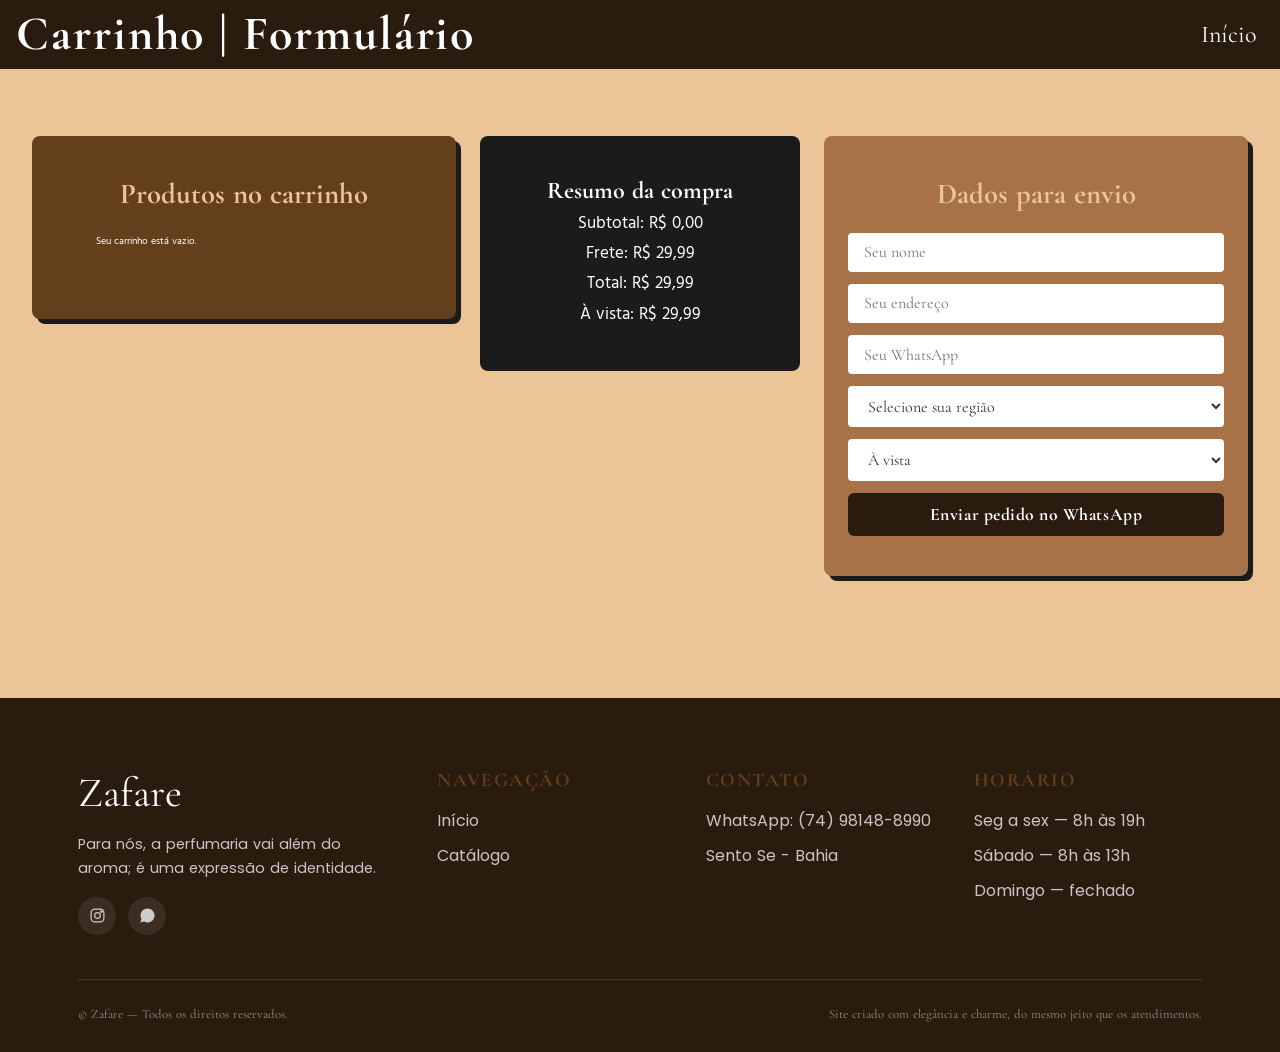
==== carrinho.html @ 2452f8b2 "Add files via upload" ====
<!DOCTYPE html>
<html lang="pt-BR">
<head>
  <meta charset="UTF-8">
  <meta name="viewport" content="width=device-width, initial-scale=1.0">
  <title>Carrinho</title>
  <link rel="preconnect" href="https://fonts.googleapis.com">
  <link rel="preconnect" href="https://fonts.gstatic.com" crossorigin>
  <link href="https://fonts.googleapis.com/css2?family=Cormorant+Garamond:ital,wght@0,300..700;1,300..700&display=swap" rel="stylesheet">
  <link href="https://fonts.googleapis.com/css2?family=Hind+Siliguri:wght@300;400;500;600;700&display=swap" rel="stylesheet">
  <link href="https://fonts.googleapis.com/css2?family=Poppins:ital,wght@0,100;0,200;0,300;0,400;0,500;0,600;0,700;0,800;0,900;1,100;1,200;1,300;1,400;1,500;1,600;1,700;1,800;1,900&display=swap" rel="stylesheet">

  <meta property="og:title" content="Zafare Perfumaria | Perfumes Árabes de Luxo">
  <meta property="og:description" content="Fragrâncias árabes de qualidade com entrega para todo o Brasil.">
  <meta property="og:image" content="https://zafare-perfumaria.netlify.app/assets/banner.jpg">
  <meta property="og:url" content="https://zafare-perfumaria.netlify.app/">
  <meta property="og:type" content="website">
  <meta property="og:locale" content="pt_BR">

  <meta name="twitter:card" content="summary_large_image">
  <meta name="twitter:title" content="zafare Perfumaria | Perfumes Árabes de Luxo">
  <meta name="twitter:description" content="Fragrâncias árabes exclusivas com entrega para todo o Brasil.">
  <meta name="twitter:image" content="https://zafare-perfumaria.netlify.app/assets/banner.jpg">

  <link rel="icon" type="image/png" sizes="32x32" href="assets/icon3.png">
  <link rel="icon" type="image/png" sizes="16x16" href="assets/icon3.png">
  <link rel="apple-touch-icon" sizes="180x180" href="assets/icon3.png">

  <link rel="stylesheet" href="css/global.css">
  <link rel="stylesheet" href="css/car.css">
</head>
<body>

<header>
  <h1>Carrinho | Formulário</h1>
  <div class="nav-overlay" id="navOverlay"></div>
  <button class="menu-toggle" id="menuToggle" aria-label="Abrir menu" aria-expanded="false">
    <span></span>
    <span></span>
    <span></span>
  </button>
 
  <nav id="mainNav">
    <a href="index.html">Início</a>

  </nav>
</header>

  <main class="flex">
    <div class="form-box">
      
        <h2>Produtos no carrinho</h2>
      <section class="car-list">
        <div id="produtosCarrinho"></div>
      </section>
    </div>
      <section class="resumo">
        <h2>Resumo da compra</h2>
        <p id="subtotal"></p>
        <p id="frete"></p>
        <p id="totalFinal"></p>
        <p id="parcela"></p>
      </section>
    

    <section class="form-box-2">
      <h2>Dados para envio</h2>

      <form id="formulario">
        <input type="text" id="nome" placeholder="Seu nome" required>
        <input type="text" id="endereco" placeholder="Seu endereço" required>
        <input type="text" id="whatsapp" placeholder="Seu WhatsApp" required>

        <select id="regiao" required>
          <option value="">Selecione sua região</option>
          <option value="nordeste">Nordeste</option>
          <option value="sul">Sul</option>
          <option value="norte">Norte</option>
          <option value="sudeste">Sudeste</option>
          <option value="centro-oeste">Centro-Oeste</option>
        </select>

        <select id="parcelas" required>
          <option value="1">À vista</option>
          <option value="2">2x</option>
          <option value="3">3x</option>
          <option value="5">5x</option>
          <option value="6">6x</option>
          <option value="7">7x</option>
          <option value="8">8x</option>
          <option value="9">9x</option>
          <option value="10">10x</option>
        </select>

        <button type="submit">Enviar pedido no WhatsApp</button>
      </form>

    </section>
  </main>

<!-- ============ FOOTER ============ -->
<footer>
  <div class="container">
    <div class="footer-grid">
      <div>
        <div class="footer-brand">Zafare</div>
        <p class="footer-p">Para nós, a perfumaria vai além do aroma; é uma expressão de identidade.</p>
        <div class="footer-social">
          <a href="https://www.instagram.com/zafare.perfumaria?utm_source=ig_web_button_share_sheet&igsh=ZDNlZDc0MzIxNw==" aria-label="Instagram"><svg viewBox="0 0 24 24" fill="none" stroke="currentColor" stroke-width="1.7"><rect x="3" y="3" width="18" height="18" rx="5"/><circle cx="12" cy="12" r="4"/><circle cx="17.5" cy="6.5" r="1"/></svg></a>
          <a href="https://wa.me/5574981488990" target="_blank" class="wa-link" aria-label="WhatsApp"><svg viewBox="0 0 24 24" fill="currentColor"><path d="M12.04 2C6.58 2 2.13 6.45 2.13 11.91c0 1.75.46 3.46 1.32 4.96L2 22l5.29-1.39a9.9 9.9 0 0 0 4.75 1.21h.01c5.46 0 9.9-4.45 9.9-9.91C21.96 6.45 17.5 2 12.04 2z"/></svg></a>
        </div>
      </div>
      <div class="footer-col">
        <h5>Navegação</h5>
        <ul>
          <li><a href="#inicio">Início</a></li>
          <li><a href="catalogo.html">Catálogo</a></li>
        </ul>
      </div>
      <div class="footer-col">
        <h5>Contato</h5>
        <ul>
          <li id="footerWa">WhatsApp: (74) 98148-8990</li>
          <li>Sento Se - Bahia</li>
        </ul>
      </div>
      <div class="footer-col">
        <h5>Horário</h5>
        <ul>
          <li>Seg a sex — 8h às 19h</li>
          <li>Sábado — 8h às 13h</li>
          <li>Domingo — fechado</li>
        </ul>
      </div>
    </div>
    <div class="footer-bottom">
      <span>©<span id="year"></span> Zafare — Todos os direitos reservados.</span>
      <span>Site criado com elegância e charme, do mesmo jeito que os atendimentos.</span>
    </div>
  </div>
</footer> 

  <script src="./js/script.js" defer></script>
  <script src="js/produto.js" defer></script>
  <script src="js/index.js" defer></script>
</body>
</html>
---- css/global.css ----
:root {
  --bg: #ebc597;
  --text-p: #fff;
  --text-h: #5e4831;
  --text-h2: #0c243b;
  --text-h3: #d8a772;
  --bg-sec-color: #2a1b0f;
  --bg-four-color: #a77247;
  --bg-terc-color: #1b1b1b;
  --bg-fem-color: #442a17;
  --bg-mas-color: #643f1c;
  --font-family-p: "Cormorant Garamond", serif;
  --font-family-f: "Poppins", serif;
  --font-family-H: "Hind Siliguri", sans-serif;
}

* {
  margin: 0;
  padding: 0;
  box-sizing: border-box;
}

body {
  font-family: var(--font-family-p);
  word-spacing: 1px;
}
h1,
h2,
h3,
h4 {
  font-family: var(--font-family-h);
}

html {
  font-size: 16px;
  scroll-behavior: smooth;
}

a {
  color: inherit;
  text-decoration: none;
}
ul {
  list-style: none;
}
.container {
  max-width: 1180px;
  margin: 0 auto;
  padding: 0 28px;
}
section {
  position: relative;
}

.produto img {
  display: block;
  margin: 0 auto;
}

body {
  font-family: "Cormorant Garamond", serif;
  background: var(--bg);
  min-width: 360px;
  overflow-x: hidden;
}

/* === HEADER === */
header {
  display: flex;
  align-items: center;
  justify-content: space-between;
  flex-wrap: wrap;
  gap: 0.5em;
  padding: 0.75em 1em;
  background: var(--bg-sec-color);
  position: fixed;
  top: 0;
  left: 0;
  width: 100%;
  z-index: 11;
  color: #fff;
}
:root {
  --bg: #ebc597;
  --text-p: #fff;
  --text-h: #5e4831;
  --text-h3: #d8a772;
  --bg-sec-color: #2a1b0f;
  --bg-four-color: #a77247;
  --bg-terc-color: #1b1b1b;
  --bg-fem-color: #442a17;
  --bg-mas-color: #643f1c;
}

* {
  margin: 0;
  padding: 0;
  box-sizing: border-box;
}

html {
  font-size: 16px;
}

body {
  font-family: "Cormorant Garamond", serif;
  background: var(--bg);
  overflow-x: hidden;
}

/* =============================================
   HEADER
   ============================================= */
header {
  display: flex;
  align-items: center;
  justify-content: space-between;
  padding: 0.65em 1em;
  background: var(--bg-sec-color);
  position: fixed;
  top: 0;
  left: 0;
  width: 100%;
  z-index: 100;
  color: #fff;
}

header h1 {
  font-size: clamp(1.4rem, 5vw, 2.4rem);
  line-height: 1;
  letter-spacing: 0.04em;
}

/* ── Botão hambúrguer ── */
.menu-toggle {
  display: none; /* desktop: oculto */
  flex-direction: column;
  justify-content: center;
  gap: 5px;
  width: 38px;
  height: 38px;
  cursor: pointer;
  background: none;
  border: none;
  padding: 5px;
  z-index: 102;
  flex-shrink: 0;
}

.menu-toggle span {
  display: block;
  width: 100%;
  height: 2px;
  background: #fff;
  border-radius: 2px;
  transition:
    transform 0.3s ease,
    opacity 0.2s ease;
}

/* animação → X */
.menu-toggle.open span:nth-child(1) {
  transform: translateY(7px) rotate(45deg);
}
.menu-toggle.open span:nth-child(2) {
  opacity: 0;
  transform: scaleX(0);
}
.menu-toggle.open span:nth-child(3) {
  transform: translateY(-7px) rotate(-45deg);
}

/* ── Nav desktop ── */
nav {
  display: flex;
  align-items: center;
  gap: 0.3em 0.8em;
}

nav a {
  color: #fff;
  text-decoration: none;
  font-size: clamp(0.85rem, 2.5vw, 1.3rem);
  padding: 0.25em 0.4em;
  transition: color 0.2s;
}

nav a:hover {
  color: var(--bg);
}

/* ── Overlay ── */
.nav-overlay {
  display: none;
  position: fixed;
  inset: 0;
  background: rgba(0, 0, 0, 0.45);
  z-index: 98;
}
.nav-overlay.open {
  display: block;
}

/* =============================================
   MENU MOBILE
   ============================================= */
@media (max-width: 600px) {
  .menu-toggle {
    display: flex;
  }

  nav {
    position: fixed;
    top: 0;
    right: -100%;
    width: min(75vw, 260px);
    height: 100dvh;
    background: var(--bg-sec-color);
    flex-direction: column;
    align-items: flex-start;
    justify-content: center;
    padding: 5em 1.5em 2em;
    gap: 0;
    transition: right 0.32s ease;
    box-shadow: -4px 0 24px rgba(0, 0, 0, 0.55);
    z-index: 99;
  }

  nav.open {
    right: 0;
  }

  nav a {
    font-size: 1.25rem;
    width: 100%;
    padding: 0.75em 0;
    border-bottom: 1px solid rgba(255, 255, 255, 0.1);
  }
}

/* =============================================
   UTILITÁRIOS
   ============================================= */
section {
  margin-bottom: 6%;
}

.h2 {
  font-size: clamp(1.1rem, 4vw, 2rem);
  color: var(--text-h);
  font-weight: 600;
  padding: 0.35em 0.75em;
  border-bottom: 3px solid white;
}

.grid {
  display: flex;
  flex-wrap: wrap;
  justify-content: center;
  gap: 1em;
  background-color: var(--bg-four-color);
  padding: 1em;
}

.grid02 {
  display: flex;
  flex-wrap: wrap;
  gap: 1em;
  justify-content: center;
  padding: 1em;
}

.produto {
  border: 1px solid #ccc;
  padding: 10px;
  width: clamp(130px, 44vw, 200px);
}

.produto img {
  width: 100%;
  height: auto;
  display: block;
}

footer {
  background: var(--bg-sec-color);
  color: rgba(255, 255, 255, 0.75);
  padding: 70px 0 30px;
}
.footer-grid {
  display: grid;
  grid-template-columns: 1.4fr 1fr 1fr 1fr;
  gap: 40px;
  padding-bottom: 44px;
  border-bottom: 1px solid rgba(255, 255, 255, 0.12);
  margin-bottom: 26px;
}
.footer-brand {
  color: var(--bg);
  font-size: 1.3rem;
  margin-bottom: 14px;
  display: flex;
  align-items: center;
  gap: 10px;
}
.footer-brand svg {
  width: 24px;
  height: 24px;
  color: var(--bg-four-color);
}
.footer-grid p {
  font-size: 0.9rem;
  line-height: 1.7;
}
.footer-p {
  font-family: var(--font-family-f) !important;
}
.footer-col h5 {
  color: var(--bg);
  font-size: 0.85rem;

  text-transform: uppercase;
  letter-spacing: 0.08em;
  margin-bottom: 16px;
}
.footer-col li {
  margin-bottom: 10px;
  font-size: 0.9rem;
  font-family: var(--font-family-f);
}
.footer-col a:hover {
  color: var(--charm);
}
.footer-social {
  display: flex;
  gap: 12px;
  margin-top: 16px;
}
.footer-social a {
  width: 38px;
  height: 38px;
  border-radius: 50%;
  background: rgba(255, 255, 255, 0.08);
  display: flex;
  align-items: center;
  justify-content: center;
}
.footer-social svg {
  width: 17px;
  height: 17px;
}
.footer-social a:hover {
  background: var(--charm);
}
.footer-bottom {
  display: flex;
  justify-content: space-between;
  flex-wrap: wrap;
  gap: 10px;
  font-size: 0.8rem;
  color: rgba(255, 255, 255, 0.5);
}
@media (max-width: 860px) {
  .footer-grid {
    grid-template-columns: 1fr 1fr;
  }
}

@media (max-width: 520px) {
  .footer-grid {
    grid-template-columns: 1fr;
  }
}

header h1 {
  font-size: clamp(1.4rem, 5vw, 3rem);
  line-height: 1;
}

nav {
  display: flex;
  flex-wrap: wrap;
  gap: 0.25em 0.5em;
  align-items: center;
}

nav a {
  color: white;
  text-decoration: none;
  font-size: clamp(0.85rem, 3.5vw, 1.5rem);
  padding: 0.2em 0.3em;
}

/* === UTILITÁRIOS === */
.h2 {
  border-bottom: 3px solid white;
  font-size: clamp(1.4rem, 5vw, 3rem);
  color: var(--text-h);
  font-weight: 600;
  padding: 0.3em 0.5em;
}

section {
  margin-bottom: 8%;
}

/* === GRID DE PRODUTOS === */
.grid {
  display: flex;
  flex-direction: row;
  flex-wrap: wrap;
  justify-content: center;
  gap: 1em;
  background-color: var(--bg-four-color);
  padding: 1em;
}

.grid02 {
  display: flex;
  flex-direction: row;
  flex-wrap: wrap;
  gap: 1em;
  justify-content: center;
  padding: 1em;
}

.produto {
  border: 1px solid #ccc;
  padding: 10px;
  width: clamp(140px, 45vw, 200px);
}

.produto img {
  width: 70%;
}

/* === SEÇÕES FEMININA / MASCULINA === */
.fem-sec,
.mas-sec {
  background-color: var(--bg-fem-color);
  text-align: center;
  color: var(--text-p);
  padding: 1.5em 0.5em;
}

.mas-sec h2,
.fem-sec h2 {
  font-size: clamp(1.4rem, 5vw, 2.7rem);
  font-weight: bold;
  color: var(--bg);
  margin-bottom: 0.5em;
}

/* === FOOTER === */
footer {
  background: var(--bg-sec-color);
  color: rgba(255, 255, 255, 0.75);
  padding: 70px 0 30px;
}
.footer-grid {
  display: grid;
  grid-template-columns: 1.4fr 1fr 1fr 1fr;
  gap: 40px;
  padding-bottom: 44px;
  border-bottom: 1px solid rgba(255, 255, 255, 0.12);
  margin-bottom: 26px;
}
.footer-brand {
  font-family: var(--serif);
  color: var(--text-p);
  font-size: 2.6rem;
  margin-bottom: 14px;
  display: flex;
  align-items: center;
  gap: 10px;
}
.footer-brand svg {
  width: 24px;
  height: 24px;
  color: var(--bg-four-color);
}
.footer-grid p {
  font-size: 0.9rem;
  line-height: 1.7;
  font-family: var(--font-family-p);
}
.footer-col h5 {
  color: var(--bg-mas-color);
  font-size: 1.2rem;
  text-transform: uppercase;
  letter-spacing: 0.08em;
  margin-bottom: 16px;
}
.footer-col li {
  margin-bottom: 10px;
  font-size: 1rem;
}
.footer-col a:hover {
  color: var(--charm);
}
.footer-social {
  display: flex;
  gap: 12px;
  margin-top: 16px;
}
.footer-social a {
  width: 38px;
  height: 38px;
  border-radius: 50%;
  background: rgba(255, 255, 255, 0.08);
  display: flex;
  align-items: center;
  justify-content: center;
}
.footer-social svg {
  width: 17px;
  height: 17px;
}
.footer-social a:hover {
  background: var(--charm);
}
.footer-bottom {
  display: flex;
  justify-content: space-between;
  flex-wrap: wrap;
  gap: 10px;
  font-size: 0.8rem;
  color: rgba(255, 255, 255, 0.5);
}
@media (max-width: 860px) {
  .footer-grid {
    grid-template-columns: 1fr 1fr;
  }
}

@media (max-width: 520px) {
  .footer-grid {
    grid-template-columns: 1fr;
  }
}

@media (max-width: 600px) {
  nav {
    justify-content: flex-start;
    padding: 5em 1.5em 2em; /* troque por: */
    padding: 1.5em;
  }
}

/* === MEDIA QUERY 360px === */
@media (max-width: 480px) {
  header {
    padding: 0.6em 0.75em;
  }

  nav a {
    font-size: 0.85rem;
    margin-top: 1em;
  }

  .grid02 {
    flex-direction: column;
    align-items: center;
  }
}
---- css/car.css ----
:root {
  --bg: #ebc597;
  --text-p: #fff;
  --text-h: #5e4831;
  --text-h3: #d8a772;
  --bg-sec-color: #2a1b0f;
  --bg-four-color: #a77247;
  --bg-terc-color: #1b1b1b;
  --bg-fem-color: #442a17;
  --bg-mas-color: #643f1c;
}

main {
  margin-top: clamp(4em, 12vw, 7em);
  padding: 1em;
  display: flex;
  flex-direction: column;
  gap: 1.5em;
  align-items: center;
}

/* === CAIXAS === */
.produto,
.empyty {
  text-align: center !important;
  font-family: "Hind Siliguri", serif;
}

.form-box {
  width: 100%;
  max-width: 860px;
  text-align: center;
  padding: clamp(1.2em, 5vw, 2.5em) clamp(0.75em, 4vw, 1.5em);
  border-radius: 8px;
  overflow: hidden;
  background-color: var(--bg-mas-color);
  color: var(--text-p);
}
.form-box-2 {
  width: 100%;
  max-width: 420px;
  text-align: center;
  padding: clamp(1.2em, 5vw, 2.5em) clamp(0.75em, 4vw, 1.5em);
  border-radius: 8px;
}

.resumo {
  width: 100%;
  max-width: 320px;
  text-align: center;
  padding: clamp(1.2em, 5vw, 2.5em) clamp(0.75em, 4vw, 1.5em);
  border-radius: 8px;

  background-color: var(--bg-terc-color);
  color: var(--text-p);
}

.form-box-2 {
  background-color: var(--bg-four-color);
  color: var(--text-p);
}

.form-box h2,
.form-box-2 h2 {
  font-size: clamp(1.1rem, 4.5vw, 1.8rem);
  margin-bottom: 0.75em;
  color: var(--bg);
}
.form-box,
.form-box-2 {
  box-shadow: 5px 5px 0px var(--bg-terc-color);
}

/* === LISTA DE PRODUTOS NO CARRINHO === */
#produtosCarrinho {
  display: grid;
  grid-template-columns: repeat(2, 1fr);
  gap: 0.8em;
  width: 100%;
  margin-top: 1em;
}

/* card individual de produto no carrinho */
#produtosCarrinho .item-carrinho {
  display: flex;
  align-items: center;
  gap: 0.75em;
  flex-wrap: wrap;
  border-radius: 8px;
  padding: 0.75em;
  text-align: left;
}

#produtosCarrinho img {
  width: clamp(50px, 12vw, 80px);
  height: auto;
  border-radius: 6px;
  flex-shrink: 0;
}

/* resumo */
#subtotal,
#frete,
#totalFinal,
#parcela {
  font-size: clamp(0.85rem, 3vw, 1.05rem);
  margin: 0.3em 0;
  line-height: 1.5;
  font-family: "Hind Siliguri";
  font-weight: 400;
}

/* === FORMULÁRIO === */
#formulario {
  display: flex;
  flex-direction: column;
  align-items: stretch;
  gap: 0.75em;
  margin-top: 0.5em;
}

#formulario input,
#formulario select {
  border: none;
  border-radius: 4px;
  padding: 0.6em 1em;
  font-size: clamp(0.85rem, 3vw, 1rem);
  font-family: "Cormorant Garamond", serif;
  width: 100%;
  background: #fff;
  color: #333;
}

#formulario select {
  text-align: left;
  cursor: pointer;
}

#formulario button[type="submit"] {
  padding: 0.65em 1em;
  font-size: clamp(0.9rem, 3.5vw, 1.1rem);
  font-family: "Cormorant Garamond", serif;
  font-weight: 700;
  border: none;
  border-radius: 6px;
  cursor: pointer;
  background: var(--bg-sec-color);
  color: #fff;
  transition: background 0.25s;
  width: 100%;
  letter-spacing: 0.03em;
}

#formulario button[type="submit"]:hover {
  background: #1a0e05;
}

#total {
  font-size: clamp(1rem, 4vw, 1.4rem);
  color: var(--bg);
  margin-top: 1em;
}

/* controle de quantidade */
.controle-quantidade {
  display: flex;
  align-items: center;
  justify-content: center;
  gap: 0.5em;
  margin: 0.4em 0;
}

.controle-quantidade button {
  width: 28px;
  height: 28px;
  border: none;
  border-radius: 4px;
  background: var(--bg-four-color);
  color: #fff;
  font-size: 1.1rem;
  cursor: pointer;
  line-height: 1;
  transition: background 0.2s;
}

.controle-quantidade button:hover {
  background: var(--bg-mas-color);
}

.controle-quantidade span {
  min-width: 24px;
  text-align: center;
  font-size: 1rem;
}

/* botão remover */
.remover-item {
  margin-top: 0.4em;
  padding: 0.3em 0.8em;
  border: none;
  border-radius: 4px;
  background: #7a1f1f;
  color: #fff;
  font-family: "Cormorant Garamond", serif;
  font-size: 0.85rem;
  cursor: pointer;
  transition: background 0.2s;
}

.remover-item:hover {
  background: #a82929;
}

/* ============================================================
   MEDIA QUERIES
   ============================================================ */

/* tablets: coloca as duas caixas lado a lado */
@media (min-width: 700px) {
  main {
    flex-direction: row;
    align-items: flex-start;
    justify-content: center;
    flex-wrap: wrap;
    padding: 1.5em 2em;
  }

  .produto,
  .empyty {
    font-size: 10px;
  }

  .form-box,
  .form-box-2 {
    flex: 1 1 300px;
    max-width: 460px;
  }
}

/* 360px mínimo */
@media (max-width: 330px) {
  main {
    padding: 0.75em 0.5em;
  }

  .form-box,
  .form-box-2 {
    padding: 1em 0.6em;
    max-width: 300px;
  }

  #formulario input,
  #formulario select {
    padding: 0.5em 0.7em;
    font-size: 0.82rem;
  }
}
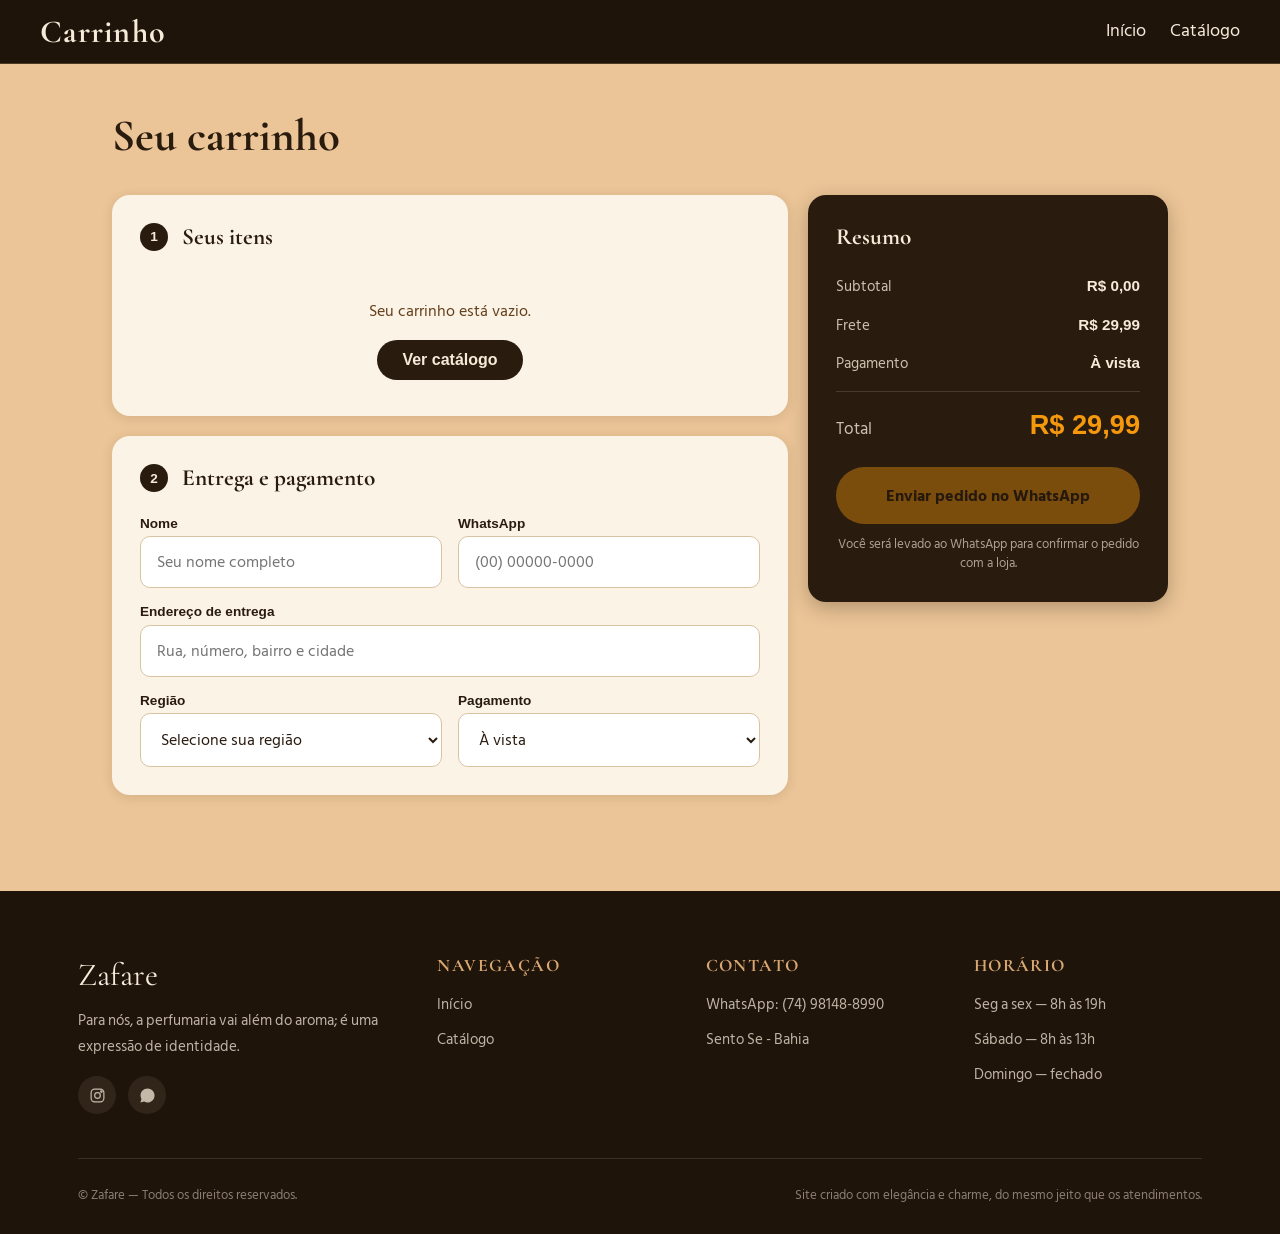
==== commit 48ed9032: "Add files via upload" ====
--- a/carrinho.html
+++ b/carrinho.html
@@ -32,7 +32,7 @@
 <body>
 
 <header>
-  <h1>Carrinho | Formulário</h1>
+  <h1>Carrinho</h1>
   <div class="nav-overlay" id="navOverlay"></div>
   <button class="menu-toggle" id="menuToggle" aria-label="Abrir menu" aria-expanded="false">
     <span></span>
@@ -42,60 +42,79 @@
  
   <nav id="mainNav">
     <a href="index.html">Início</a>
+    <a href="catalogo.html">Catálogo</a>
 
   </nav>
 </header>
 
-  <main class="flex">
-    <div class="form-box">
-      
-        <h2>Produtos no carrinho</h2>
-      <section class="car-list">
-        <div id="produtosCarrinho"></div>
-      </section>
+  <main class="cart">
+    <h2 class="cart-title">Seu carrinho</h2>
+
+    <div class="cart-layout">
+      <div class="cart-main">
+
+        <!-- 1. ITENS -->
+        <section class="panel">
+          <h2><span class="step">1</span> Seus itens <small id="contagemItens"></small></h2>
+          <div id="produtosCarrinho"></div>
+        </section>
+
+        <!-- 2. ENTREGA E PAGAMENTO -->
+        <section class="panel">
+          <h2><span class="step">2</span> Entrega e pagamento</h2>
+          <form id="formulario">
+            <div class="campo">
+              <label for="nome">Nome</label>
+              <input type="text" id="nome" placeholder="Seu nome completo" autocomplete="name" required>
+            </div>
+            <div class="campo">
+              <label for="whatsapp">WhatsApp</label>
+              <input type="tel" id="whatsapp" placeholder="(00) 00000-0000" autocomplete="tel" inputmode="tel" required>
+            </div>
+            <div class="campo full">
+              <label for="endereco">Endereço de entrega</label>
+              <input type="text" id="endereco" placeholder="Rua, número, bairro e cidade" autocomplete="street-address" required>
+            </div>
+            <div class="campo">
+              <label for="regiao">Região</label>
+              <select id="regiao" required>
+                <option value="">Selecione sua região</option>
+                <option value="nordeste">Nordeste</option>
+                <option value="sul">Sul</option>
+                <option value="norte">Norte</option>
+                <option value="sudeste">Sudeste</option>
+                <option value="centro-oeste">Centro-Oeste</option>
+              </select>
+            </div>
+            <div class="campo">
+              <label for="parcelas">Pagamento</label>
+              <select id="parcelas" required>
+                <option value="1">À vista</option>
+                <option value="2">2x</option>
+                <option value="3">3x</option>
+                <option value="5">5x</option>
+                <option value="6">6x</option>
+                <option value="7">7x</option>
+                <option value="8">8x</option>
+                <option value="9">9x</option>
+                <option value="10">10x</option>
+              </select>
+            </div>
+          </form>
+        </section>
+      </div>
+
+      <!-- RESUMO (fixo ao lado no desktop) -->
+      <aside class="resumo">
+        <h2>Resumo</h2>
+        <div class="linha"><span>Subtotal</span><strong id="subtotal"></strong></div>
+        <div class="linha"><span>Frete</span><strong id="frete"></strong></div>
+        <div class="linha"><span>Pagamento</span><strong id="parcela"></strong></div>
+        <div class="linha linha-total"><span>Total</span><strong id="totalFinal"></strong></div>
+        <button type="submit" form="formulario" id="enviarPedido" class="btn-enviar">Enviar pedido no WhatsApp</button>
+        <p class="resumo-nota">Você será levado ao WhatsApp para confirmar o pedido com a loja.</p>
+      </aside>
     </div>
-      <section class="resumo">
-        <h2>Resumo da compra</h2>
-        <p id="subtotal"></p>
-        <p id="frete"></p>
-        <p id="totalFinal"></p>
-        <p id="parcela"></p>
-      </section>
-    
-
-    <section class="form-box-2">
-      <h2>Dados para envio</h2>
-
-      <form id="formulario">
-        <input type="text" id="nome" placeholder="Seu nome" required>
-        <input type="text" id="endereco" placeholder="Seu endereço" required>
-        <input type="text" id="whatsapp" placeholder="Seu WhatsApp" required>
-
-        <select id="regiao" required>
-          <option value="">Selecione sua região</option>
-          <option value="nordeste">Nordeste</option>
-          <option value="sul">Sul</option>
-          <option value="norte">Norte</option>
-          <option value="sudeste">Sudeste</option>
-          <option value="centro-oeste">Centro-Oeste</option>
-        </select>
-
-        <select id="parcelas" required>
-          <option value="1">À vista</option>
-          <option value="2">2x</option>
-          <option value="3">3x</option>
-          <option value="5">5x</option>
-          <option value="6">6x</option>
-          <option value="7">7x</option>
-          <option value="8">8x</option>
-          <option value="9">9x</option>
-          <option value="10">10x</option>
-        </select>
-
-        <button type="submit">Enviar pedido no WhatsApp</button>
-      </form>
-
-    </section>
   </main>
 
 <!-- ============ FOOTER ============ -->
--- a/css/global.css
+++ b/css/global.css
@@ -1,565 +1,396 @@
-:root {
-  --bg: #ebc597;
-  --text-p: #fff;
-  --text-h: #5e4831;
-  --text-h2: #0c243b;
-  --text-h3: #d8a772;
-  --bg-sec-color: #2a1b0f;
-  --bg-four-color: #a77247;
-  --bg-terc-color: #1b1b1b;
-  --bg-fem-color: #442a17;
-  --bg-mas-color: #643f1c;
-  --font-family-p: "Cormorant Garamond", serif;
-  --font-family-f: "Poppins", serif;
-  --font-family-H: "Hind Siliguri", sans-serif;
-}
-
-* {
-  margin: 0;
-  padding: 0;
-  box-sizing: border-box;
-}
-
-body {
-  font-family: var(--font-family-p);
-  word-spacing: 1px;
-}
-h1,
-h2,
-h3,
-h4 {
-  font-family: var(--font-family-h);
-}
-
-html {
-  font-size: 16px;
-  scroll-behavior: smooth;
-}
-
-a {
-  color: inherit;
-  text-decoration: none;
-}
-ul {
-  list-style: none;
-}
-.container {
-  max-width: 1180px;
-  margin: 0 auto;
-  padding: 0 28px;
-}
-section {
-  position: relative;
-}
-
-.produto img {
-  display: block;
-  margin: 0 auto;
-}
-
-body {
-  font-family: "Cormorant Garamond", serif;
-  background: var(--bg);
-  min-width: 360px;
-  overflow-x: hidden;
-}
-
-/* === HEADER === */
-header {
-  display: flex;
-  align-items: center;
-  justify-content: space-between;
-  flex-wrap: wrap;
-  gap: 0.5em;
-  padding: 0.75em 1em;
-  background: var(--bg-sec-color);
-  position: fixed;
-  top: 0;
-  left: 0;
-  width: 100%;
-  z-index: 11;
-  color: #fff;
-}
-:root {
-  --bg: #ebc597;
-  --text-p: #fff;
-  --text-h: #5e4831;
-  --text-h3: #d8a772;
-  --bg-sec-color: #2a1b0f;
-  --bg-four-color: #a77247;
-  --bg-terc-color: #1b1b1b;
-  --bg-fem-color: #442a17;
-  --bg-mas-color: #643f1c;
-}
-
-* {
-  margin: 0;
-  padding: 0;
-  box-sizing: border-box;
-}
-
-html {
-  font-size: 16px;
-}
-
-body {
-  font-family: "Cormorant Garamond", serif;
-  background: var(--bg);
-  overflow-x: hidden;
-}
-
-/* =============================================
-   HEADER
-   ============================================= */
-header {
-  display: flex;
-  align-items: center;
-  justify-content: space-between;
-  padding: 0.65em 1em;
-  background: var(--bg-sec-color);
-  position: fixed;
-  top: 0;
-  left: 0;
-  width: 100%;
-  z-index: 100;
-  color: #fff;
-}
-
-header h1 {
-  font-size: clamp(1.4rem, 5vw, 2.4rem);
-  line-height: 1;
-  letter-spacing: 0.04em;
-}
-
-/* ── Botão hambúrguer ── */
-.menu-toggle {
-  display: none; /* desktop: oculto */
-  flex-direction: column;
-  justify-content: center;
-  gap: 5px;
-  width: 38px;
-  height: 38px;
-  cursor: pointer;
-  background: none;
-  border: none;
-  padding: 5px;
-  z-index: 102;
-  flex-shrink: 0;
-}
-
-.menu-toggle span {
-  display: block;
-  width: 100%;
-  height: 2px;
-  background: #fff;
-  border-radius: 2px;
-  transition:
-    transform 0.3s ease,
-    opacity 0.2s ease;
-}
-
-/* animação → X */
-.menu-toggle.open span:nth-child(1) {
-  transform: translateY(7px) rotate(45deg);
-}
-.menu-toggle.open span:nth-child(2) {
-  opacity: 0;
-  transform: scaleX(0);
-}
-.menu-toggle.open span:nth-child(3) {
-  transform: translateY(-7px) rotate(-45deg);
-}
-
-/* ── Nav desktop ── */
-nav {
-  display: flex;
-  align-items: center;
-  gap: 0.3em 0.8em;
-}
-
-nav a {
-  color: #fff;
-  text-decoration: none;
-  font-size: clamp(0.85rem, 2.5vw, 1.3rem);
-  padding: 0.25em 0.4em;
-  transition: color 0.2s;
-}
-
-nav a:hover {
-  color: var(--bg);
-}
-
-/* ── Overlay ── */
-.nav-overlay {
-  display: none;
-  position: fixed;
-  inset: 0;
-  background: rgba(0, 0, 0, 0.45);
-  z-index: 98;
-}
-.nav-overlay.open {
-  display: block;
-}
-
-/* =============================================
-   MENU MOBILE
-   ============================================= */
-@media (max-width: 600px) {
-  .menu-toggle {
-    display: flex;
-  }
-
-  nav {
-    position: fixed;
-    top: 0;
-    right: -100%;
-    width: min(75vw, 260px);
-    height: 100dvh;
-    background: var(--bg-sec-color);
-    flex-direction: column;
-    align-items: flex-start;
-    justify-content: center;
-    padding: 5em 1.5em 2em;
-    gap: 0;
-    transition: right 0.32s ease;
-    box-shadow: -4px 0 24px rgba(0, 0, 0, 0.55);
-    z-index: 99;
-  }
-
-  nav.open {
-    right: 0;
-  }
-
-  nav a {
-    font-size: 1.25rem;
-    width: 100%;
-    padding: 0.75em 0;
-    border-bottom: 1px solid rgba(255, 255, 255, 0.1);
-  }
-}
-
-/* =============================================
-   UTILITÁRIOS
-   ============================================= */
-section {
-  margin-bottom: 6%;
-}
-
-.h2 {
-  font-size: clamp(1.1rem, 4vw, 2rem);
-  color: var(--text-h);
-  font-weight: 600;
-  padding: 0.35em 0.75em;
-  border-bottom: 3px solid white;
-}
-
-.grid {
-  display: flex;
-  flex-wrap: wrap;
-  justify-content: center;
-  gap: 1em;
-  background-color: var(--bg-four-color);
-  padding: 1em;
-}
-
-.grid02 {
-  display: flex;
-  flex-wrap: wrap;
-  gap: 1em;
-  justify-content: center;
-  padding: 1em;
-}
-
-.produto {
-  border: 1px solid #ccc;
-  padding: 10px;
-  width: clamp(130px, 44vw, 200px);
-}
-
-.produto img {
-  width: 100%;
-  height: auto;
-  display: block;
-}
-
-footer {
-  background: var(--bg-sec-color);
-  color: rgba(255, 255, 255, 0.75);
-  padding: 70px 0 30px;
-}
-.footer-grid {
-  display: grid;
-  grid-template-columns: 1.4fr 1fr 1fr 1fr;
-  gap: 40px;
-  padding-bottom: 44px;
-  border-bottom: 1px solid rgba(255, 255, 255, 0.12);
-  margin-bottom: 26px;
-}
-.footer-brand {
-  color: var(--bg);
-  font-size: 1.3rem;
-  margin-bottom: 14px;
-  display: flex;
-  align-items: center;
-  gap: 10px;
-}
-.footer-brand svg {
-  width: 24px;
-  height: 24px;
-  color: var(--bg-four-color);
-}
-.footer-grid p {
-  font-size: 0.9rem;
-  line-height: 1.7;
-}
-.footer-p {
-  font-family: var(--font-family-f) !important;
-}
-.footer-col h5 {
-  color: var(--bg);
-  font-size: 0.85rem;
-
-  text-transform: uppercase;
-  letter-spacing: 0.08em;
-  margin-bottom: 16px;
-}
-.footer-col li {
-  margin-bottom: 10px;
-  font-size: 0.9rem;
-  font-family: var(--font-family-f);
-}
-.footer-col a:hover {
-  color: var(--charm);
-}
-.footer-social {
-  display: flex;
-  gap: 12px;
-  margin-top: 16px;
-}
-.footer-social a {
-  width: 38px;
-  height: 38px;
-  border-radius: 50%;
-  background: rgba(255, 255, 255, 0.08);
-  display: flex;
-  align-items: center;
-  justify-content: center;
-}
-.footer-social svg {
-  width: 17px;
-  height: 17px;
-}
-.footer-social a:hover {
-  background: var(--charm);
-}
-.footer-bottom {
-  display: flex;
-  justify-content: space-between;
-  flex-wrap: wrap;
-  gap: 10px;
-  font-size: 0.8rem;
-  color: rgba(255, 255, 255, 0.5);
-}
-@media (max-width: 860px) {
-  .footer-grid {
-    grid-template-columns: 1fr 1fr;
-  }
-}
-
-@media (max-width: 520px) {
-  .footer-grid {
-    grid-template-columns: 1fr;
-  }
-}
-
-header h1 {
-  font-size: clamp(1.4rem, 5vw, 3rem);
-  line-height: 1;
-}
-
-nav {
-  display: flex;
-  flex-wrap: wrap;
-  gap: 0.25em 0.5em;
-  align-items: center;
-}
-
-nav a {
-  color: white;
-  text-decoration: none;
-  font-size: clamp(0.85rem, 3.5vw, 1.5rem);
-  padding: 0.2em 0.3em;
-}
-
-/* === UTILITÁRIOS === */
-.h2 {
-  border-bottom: 3px solid white;
-  font-size: clamp(1.4rem, 5vw, 3rem);
-  color: var(--text-h);
-  font-weight: 600;
-  padding: 0.3em 0.5em;
-}
-
-section {
-  margin-bottom: 8%;
-}
-
-/* === GRID DE PRODUTOS === */
-.grid {
-  display: flex;
-  flex-direction: row;
-  flex-wrap: wrap;
-  justify-content: center;
-  gap: 1em;
-  background-color: var(--bg-four-color);
-  padding: 1em;
-}
-
-.grid02 {
-  display: flex;
-  flex-direction: row;
-  flex-wrap: wrap;
-  gap: 1em;
-  justify-content: center;
-  padding: 1em;
-}
-
-.produto {
-  border: 1px solid #ccc;
-  padding: 10px;
-  width: clamp(140px, 45vw, 200px);
-}
-
-.produto img {
-  width: 70%;
-}
-
-/* === SEÇÕES FEMININA / MASCULINA === */
-.fem-sec,
-.mas-sec {
-  background-color: var(--bg-fem-color);
-  text-align: center;
-  color: var(--text-p);
-  padding: 1.5em 0.5em;
-}
-
-.mas-sec h2,
-.fem-sec h2 {
-  font-size: clamp(1.4rem, 5vw, 2.7rem);
-  font-weight: bold;
-  color: var(--bg);
-  margin-bottom: 0.5em;
-}
-
-/* === FOOTER === */
-footer {
-  background: var(--bg-sec-color);
-  color: rgba(255, 255, 255, 0.75);
-  padding: 70px 0 30px;
-}
-.footer-grid {
-  display: grid;
-  grid-template-columns: 1.4fr 1fr 1fr 1fr;
-  gap: 40px;
-  padding-bottom: 44px;
-  border-bottom: 1px solid rgba(255, 255, 255, 0.12);
-  margin-bottom: 26px;
-}
-.footer-brand {
-  font-family: var(--serif);
-  color: var(--text-p);
-  font-size: 2.6rem;
-  margin-bottom: 14px;
-  display: flex;
-  align-items: center;
-  gap: 10px;
-}
-.footer-brand svg {
-  width: 24px;
-  height: 24px;
-  color: var(--bg-four-color);
-}
-.footer-grid p {
-  font-size: 0.9rem;
-  line-height: 1.7;
-  font-family: var(--font-family-p);
-}
-.footer-col h5 {
-  color: var(--bg-mas-color);
-  font-size: 1.2rem;
-  text-transform: uppercase;
-  letter-spacing: 0.08em;
-  margin-bottom: 16px;
-}
-.footer-col li {
-  margin-bottom: 10px;
-  font-size: 1rem;
-}
-.footer-col a:hover {
-  color: var(--charm);
-}
-.footer-social {
-  display: flex;
-  gap: 12px;
-  margin-top: 16px;
-}
-.footer-social a {
-  width: 38px;
-  height: 38px;
-  border-radius: 50%;
-  background: rgba(255, 255, 255, 0.08);
-  display: flex;
-  align-items: center;
-  justify-content: center;
-}
-.footer-social svg {
-  width: 17px;
-  height: 17px;
-}
-.footer-social a:hover {
-  background: var(--charm);
-}
-.footer-bottom {
-  display: flex;
-  justify-content: space-between;
-  flex-wrap: wrap;
-  gap: 10px;
-  font-size: 0.8rem;
-  color: rgba(255, 255, 255, 0.5);
-}
-@media (max-width: 860px) {
-  .footer-grid {
-    grid-template-columns: 1fr 1fr;
-  }
-}
-
-@media (max-width: 520px) {
-  .footer-grid {
-    grid-template-columns: 1fr;
-  }
-}
-
-@media (max-width: 600px) {
-  nav {
-    justify-content: flex-start;
-    padding: 5em 1.5em 2em; /* troque por: */
-    padding: 1.5em;
-  }
-}
-
-/* === MEDIA QUERY 360px === */
-@media (max-width: 480px) {
-  header {
-    padding: 0.6em 0.75em;
-  }
-
-  nav a {
-    font-size: 0.85rem;
-    margin-top: 1em;
-  }
-
-  .grid02 {
-    flex-direction: column;
-    align-items: center;
-  }
-}
+:root {
+  --ink-900: #1f140a; /* header, footer */
+  --ink-800: #2a1b0f; /* superfície escura principal */
+  --brown-700: #442a17; /* seção feminina */
+  --brown-600: #643f1c; /* seção masculina / caixas */
+  --brown-500: #a77247; /* apoio / botões secundários */
+  --gold-400: #d8a772; /* títulos sobre escuro */
+  --cream-200: #ebc597; /* fundo da página (base original) */
+  --cream-100: #f6ead9; /* texto forte sobre escuro */
+
+  /* destaque único: preço, CTA, foco */
+  --charm: #f5980c;
+  --charm-hover: #ffad33;
+  --glow: rgba(245, 152, 12, 0.16);
+
+  --bg: var(--cream-200);
+  --text-p: var(--cream-100);
+  --text-h: var(--ink-800);
+  --text-h3: var(--gold-400);
+  --bg-sec-color: var(--ink-800);
+  --bg-four-color: var(--brown-500);
+  --bg-terc-color: var(--ink-900);
+  --bg-fem-color: var(--brown-700);
+  --bg-mas-color: var(--brown-600);
+
+  --font-family-h: "Cormorant Garamond", serif;
+  --font-family-p: "Hind Siliguri", sans-serif;
+  --font-family-f: var(--font-family-p);
+
+  /* ritmo */
+  --header-h: 64px;
+  --radius: 12px;
+  --space-section: clamp(2rem, 6vw, 4rem);
+  --shadow: 0 6px 20px rgba(31, 20, 10, 0.28);
+}
+
+* {
+  margin: 0;
+  padding: 0;
+  box-sizing: border-box;
+}
+
+html {
+  font-size: 16px;
+  scroll-behavior: smooth;
+}
+
+body {
+  font-family: var(--font-family-p);
+  background: var(--bg);
+  color: var(--ink-800);
+  min-width: 360px;
+  overflow-x: hidden;
+}
+
+h1,
+h2,
+h3,
+h4 {
+  font-family: var(--font-family-h);
+}
+
+a {
+  color: inherit;
+  text-decoration: none;
+}
+ul {
+  list-style: none;
+}
+section {
+  position: relative;
+}
+
+:focus-visible {
+  outline: 2px solid var(--charm);
+  outline-offset: 2px;
+}
+
+.container {
+  max-width: 1180px;
+  margin: 0 auto;
+  padding: 0 28px;
+}
+
+/* =============================================
+   HEADER
+   ============================================= */
+header {
+  display: flex;
+  align-items: center;
+  justify-content: space-between;
+  gap: 1em;
+  height: var(--header-h);
+  padding: 0 clamp(1em, 4vw, 2.5em);
+  background: var(--ink-900);
+  border-bottom: 1px solid rgba(216, 167, 114, 0.25);
+  position: fixed;
+  top: 0;
+  left: 0;
+  width: 100%;
+  z-index: 100;
+  color: var(--cream-100);
+}
+
+header h1 {
+  font-size: clamp(1.3rem, 4.5vw, 2rem);
+  line-height: 1;
+  letter-spacing: 0.04em;
+  color: var(--cream-100);
+  white-space: nowrap;
+}
+
+header h1 span {
+  font-family: var(--font-family-p);
+  font-size: clamp(0.65rem, 1.6vw, 0.85rem);
+  letter-spacing: 0.02em;
+  color: var(--gold-400);
+  margin-left: 0.6em;
+}
+
+nav {
+  display: flex;
+  align-items: center;
+  gap: 0.25em 1.5em;
+}
+
+nav a {
+  color: var(--cream-100);
+  font-size: clamp(0.9rem, 2vw, 1.1rem);
+  padding: 0.4em 0;
+  border-bottom: 2px solid transparent;
+  transition:
+    color 0.2s,
+    border-color 0.2s;
+}
+
+nav a:hover {
+  color: var(--charm);
+  border-bottom-color: var(--charm);
+}
+
+/* botão hambúrguer */
+.menu-toggle {
+  display: none;
+  flex-direction: column;
+  justify-content: center;
+  gap: 5px;
+  width: 38px;
+  height: 38px;
+  cursor: pointer;
+  background: none;
+  border: none;
+  padding: 5px;
+  z-index: 102;
+  flex-shrink: 0;
+}
+.menu-toggle span {
+  display: block;
+  width: 100%;
+  height: 2px;
+  background: var(--cream-100);
+  border-radius: 2px;
+  transition:
+    transform 0.3s ease,
+    opacity 0.2s ease;
+}
+.menu-toggle.open span:nth-child(1) {
+  transform: translateY(7px) rotate(45deg);
+}
+.menu-toggle.open span:nth-child(2) {
+  opacity: 0;
+  transform: scaleX(0);
+}
+.menu-toggle.open span:nth-child(3) {
+  transform: translateY(-7px) rotate(-45deg);
+}
+
+.nav-overlay {
+  display: none;
+  position: fixed;
+  inset: 0;
+  background: rgba(0, 0, 0, 0.5);
+  z-index: 98;
+}
+.nav-overlay.open {
+  display: block;
+}
+
+@media (max-width: 600px) {
+  .menu-toggle {
+    display: flex;
+  }
+  header h1 span {
+    display: none;
+  }
+  nav {
+    position: fixed;
+    top: 0;
+    right: -100%;
+    width: min(75vw, 260px);
+    height: 100dvh;
+    background: var(--ink-800);
+    flex-direction: column;
+    align-items: flex-start;
+    justify-content: flex-start;
+    padding: 5em 1.5em 2em;
+    gap: 0;
+    transition: right 0.32s ease;
+    box-shadow: -4px 0 24px rgba(0, 0, 0, 0.55);
+    z-index: 99;
+  }
+  nav.open {
+    right: 0;
+  }
+  nav a {
+    font-size: 1.15rem;
+    width: 100%;
+    padding: 0.85em 0;
+    border-bottom: 1px solid rgba(246, 234, 217, 0.12);
+  }
+}
+
+/* =============================================
+   UTILITÁRIOS COMPARTILHADOS
+   ============================================= */
+.h2 {
+  font-size: clamp(1.5rem, 4.5vw, 2.4rem);
+  color: var(--ink-800);
+  font-weight: 600;
+  text-align: center;
+  padding: 0.9em 0.75em 0.6em;
+  position: relative;
+}
+.h2::after {
+  content: "";
+  display: block;
+  width: 64px;
+  height: 3px;
+  margin: 0.4em auto 0;
+  background: var(--charm);
+  border-radius: 2px;
+}
+
+.grid02 {
+  display: flex;
+  flex-wrap: wrap;
+  justify-content: center;
+  gap: 1.25em;
+  padding: 1.25em;
+}
+
+/* card de produto (base — páginas refinam) */
+.produto {
+  background: var(--brown-600);
+  border: 1px solid rgba(216, 167, 114, 0.3);
+  border-radius: var(--radius);
+  padding: 1em;
+  width: clamp(140px, 44vw, 220px);
+  display: flex;
+  flex-direction: column;
+  align-items: center;
+  text-align: center;
+  gap: 0.5em;
+  color: var(--text-p);
+}
+.produto img {
+  width: 100%;
+  height: auto;
+  display: block;
+  margin: 0 auto;
+}
+.produto h3 {
+  color: var(--gold-400);
+  font-size: 1.05rem;
+  line-height: 1.25;
+}
+.produto p {
+  color: var(--cream-100);
+  font-family: var(--font-family-p);
+  font-weight: 500;
+}
+
+/* botão "Ver produto" compartilhado */
+.VP-button {
+  margin-top: auto;
+  padding: 0.55em 1.2em;
+  border: none;
+  border-radius: 999px;
+  background: var(--charm);
+  color: var(--ink-900);
+  font-family: var(--font-family-p);
+  font-weight: 600;
+  font-size: 0.9rem;
+  cursor: pointer;
+  transition:
+    background 0.2s,
+    transform 0.2s;
+}
+.VP-button:hover {
+  background: var(--charm-hover);
+  transform: translateY(-1px);
+}
+
+/* =============================================
+   FOOTER
+   ============================================= */
+footer {
+  background: var(--ink-900);
+  color: rgba(246, 234, 217, 0.75);
+  padding: 4em 0 1.8em;
+  margin-top: var(--space-section);
+}
+.footer-grid {
+  display: grid;
+  grid-template-columns: 1.4fr 1fr 1fr 1fr;
+  gap: 40px;
+  padding-bottom: 44px;
+  border-bottom: 1px solid rgba(246, 234, 217, 0.12);
+  margin-bottom: 26px;
+}
+.footer-brand {
+  font-family: var(--font-family-h);
+  color: var(--cream-100);
+  font-size: 2rem;
+  margin-bottom: 14px;
+  display: flex;
+  align-items: center;
+  gap: 10px;
+}
+.footer-grid p {
+  font-size: 0.95rem;
+  line-height: 1.7;
+  font-family: var(--font-family-p);
+}
+.footer-col h5 {
+  font-family: var(--font-family-h);
+  color: var(--gold-400);
+  font-size: 1.1rem;
+  text-transform: uppercase;
+  letter-spacing: 0.08em;
+  margin-bottom: 16px;
+}
+.footer-col li {
+  margin-bottom: 10px;
+  font-size: 0.95rem;
+  font-family: var(--font-family-p);
+}
+.footer-col a:hover {
+  color: var(--charm);
+}
+.footer-social {
+  display: flex;
+  gap: 12px;
+  margin-top: 16px;
+}
+.footer-social a {
+  width: 38px;
+  height: 38px;
+  border-radius: 50%;
+  background: rgba(246, 234, 217, 0.08);
+  display: flex;
+  align-items: center;
+  justify-content: center;
+  transition: background 0.2s;
+}
+.footer-social svg {
+  width: 17px;
+  height: 17px;
+}
+.footer-social a:hover {
+  background: var(--charm);
+  color: var(--ink-900);
+}
+.footer-bottom {
+  display: flex;
+  justify-content: space-between;
+  flex-wrap: wrap;
+  gap: 10px;
+  font-size: 0.8rem;
+  font-family: var(--font-family-p);
+  color: rgba(246, 234, 217, 0.5);
+}
+
+@media (max-width: 860px) {
+  .footer-grid {
+    grid-template-columns: 1fr 1fr;
+  }
+}
+@media (max-width: 520px) {
+  .footer-grid {
+    grid-template-columns: 1fr;
+  }
+  .footer-bottom {
+    flex-direction: column;
+  }
+}
--- a/css/car.css
+++ b/css/car.css
@@ -1,257 +1,328 @@
-:root {
-  --bg: #ebc597;
-  --text-p: #fff;
-  --text-h: #5e4831;
-  --text-h3: #d8a772;
-  --bg-sec-color: #2a1b0f;
-  --bg-four-color: #a77247;
-  --bg-terc-color: #1b1b1b;
-  --bg-fem-color: #442a17;
-  --bg-mas-color: #643f1c;
-}
-
-main {
-  margin-top: clamp(4em, 12vw, 7em);
-  padding: 1em;
-  display: flex;
-  flex-direction: column;
-  gap: 1.5em;
-  align-items: center;
-}
-
-/* === CAIXAS === */
-.produto,
-.empyty {
-  text-align: center !important;
-  font-family: "Hind Siliguri", serif;
-}
-
-.form-box {
-  width: 100%;
-  max-width: 860px;
-  text-align: center;
-  padding: clamp(1.2em, 5vw, 2.5em) clamp(0.75em, 4vw, 1.5em);
-  border-radius: 8px;
-  overflow: hidden;
-  background-color: var(--bg-mas-color);
-  color: var(--text-p);
-}
-.form-box-2 {
-  width: 100%;
-  max-width: 420px;
-  text-align: center;
-  padding: clamp(1.2em, 5vw, 2.5em) clamp(0.75em, 4vw, 1.5em);
-  border-radius: 8px;
-}
-
-.resumo {
-  width: 100%;
-  max-width: 320px;
-  text-align: center;
-  padding: clamp(1.2em, 5vw, 2.5em) clamp(0.75em, 4vw, 1.5em);
-  border-radius: 8px;
-
-  background-color: var(--bg-terc-color);
-  color: var(--text-p);
-}
-
-.form-box-2 {
-  background-color: var(--bg-four-color);
-  color: var(--text-p);
-}
-
-.form-box h2,
-.form-box-2 h2 {
-  font-size: clamp(1.1rem, 4.5vw, 1.8rem);
-  margin-bottom: 0.75em;
-  color: var(--bg);
-}
-.form-box,
-.form-box-2 {
-  box-shadow: 5px 5px 0px var(--bg-terc-color);
-}
-
-/* === LISTA DE PRODUTOS NO CARRINHO === */
-#produtosCarrinho {
-  display: grid;
-  grid-template-columns: repeat(2, 1fr);
-  gap: 0.8em;
-  width: 100%;
-  margin-top: 1em;
-}
-
-/* card individual de produto no carrinho */
-#produtosCarrinho .item-carrinho {
-  display: flex;
-  align-items: center;
-  gap: 0.75em;
-  flex-wrap: wrap;
-  border-radius: 8px;
-  padding: 0.75em;
-  text-align: left;
-}
-
-#produtosCarrinho img {
-  width: clamp(50px, 12vw, 80px);
-  height: auto;
-  border-radius: 6px;
-  flex-shrink: 0;
-}
-
-/* resumo */
-#subtotal,
-#frete,
-#totalFinal,
-#parcela {
-  font-size: clamp(0.85rem, 3vw, 1.05rem);
-  margin: 0.3em 0;
-  line-height: 1.5;
-  font-family: "Hind Siliguri";
-  font-weight: 400;
-}
-
-/* === FORMULÁRIO === */
-#formulario {
-  display: flex;
-  flex-direction: column;
-  align-items: stretch;
-  gap: 0.75em;
-  margin-top: 0.5em;
-}
-
-#formulario input,
-#formulario select {
-  border: none;
-  border-radius: 4px;
-  padding: 0.6em 1em;
-  font-size: clamp(0.85rem, 3vw, 1rem);
-  font-family: "Cormorant Garamond", serif;
-  width: 100%;
-  background: #fff;
-  color: #333;
-}
-
-#formulario select {
-  text-align: left;
-  cursor: pointer;
-}
-
-#formulario button[type="submit"] {
-  padding: 0.65em 1em;
-  font-size: clamp(0.9rem, 3.5vw, 1.1rem);
-  font-family: "Cormorant Garamond", serif;
-  font-weight: 700;
-  border: none;
-  border-radius: 6px;
-  cursor: pointer;
-  background: var(--bg-sec-color);
-  color: #fff;
-  transition: background 0.25s;
-  width: 100%;
-  letter-spacing: 0.03em;
-}
-
-#formulario button[type="submit"]:hover {
-  background: #1a0e05;
-}
-
-#total {
-  font-size: clamp(1rem, 4vw, 1.4rem);
-  color: var(--bg);
-  margin-top: 1em;
-}
-
-/* controle de quantidade */
-.controle-quantidade {
-  display: flex;
-  align-items: center;
-  justify-content: center;
-  gap: 0.5em;
-  margin: 0.4em 0;
-}
-
-.controle-quantidade button {
-  width: 28px;
-  height: 28px;
-  border: none;
-  border-radius: 4px;
-  background: var(--bg-four-color);
-  color: #fff;
-  font-size: 1.1rem;
-  cursor: pointer;
-  line-height: 1;
-  transition: background 0.2s;
-}
-
-.controle-quantidade button:hover {
-  background: var(--bg-mas-color);
-}
-
-.controle-quantidade span {
-  min-width: 24px;
-  text-align: center;
-  font-size: 1rem;
-}
-
-/* botão remover */
-.remover-item {
-  margin-top: 0.4em;
-  padding: 0.3em 0.8em;
-  border: none;
-  border-radius: 4px;
-  background: #7a1f1f;
-  color: #fff;
-  font-family: "Cormorant Garamond", serif;
-  font-size: 0.85rem;
-  cursor: pointer;
-  transition: background 0.2s;
-}
-
-.remover-item:hover {
-  background: #a82929;
-}
-
-/* ============================================================
-   MEDIA QUERIES
-   ============================================================ */
-
-/* tablets: coloca as duas caixas lado a lado */
-@media (min-width: 700px) {
-  main {
-    flex-direction: row;
-    align-items: flex-start;
-    justify-content: center;
-    flex-wrap: wrap;
-    padding: 1.5em 2em;
-  }
-
-  .produto,
-  .empyty {
-    font-size: 10px;
-  }
-
-  .form-box,
-  .form-box-2 {
-    flex: 1 1 300px;
-    max-width: 460px;
-  }
-}
-
-/* 360px mínimo */
-@media (max-width: 330px) {
-  main {
-    padding: 0.75em 0.5em;
-  }
-
-  .form-box,
-  .form-box-2 {
-    padding: 1em 0.6em;
-    max-width: 300px;
-  }
-
-  #formulario input,
-  #formulario select {
-    padding: 0.5em 0.7em;
-    font-size: 0.82rem;
-  }
-}
+/* CARRINHO — itens e formulário à esquerda, resumo fixo à direita */
+main.cart {
+  margin-top: var(--header-h);
+  padding: clamp(1em, 3vw, 2em);
+  max-width: 1120px;
+  margin-left: auto;
+  margin-right: auto;
+}
+
+.cart-title {
+  font-size: clamp(1.9rem, 5vw, 2.8rem);
+  color: var(--ink-800);
+  margin: 0.3em 0 0.7em;
+}
+
+.cart-layout {
+  display: grid;
+  grid-template-columns: 1fr;
+  gap: 1.25em;
+  align-items: start;
+}
+.cart-main {
+  display: flex;
+  flex-direction: column;
+  gap: 1.25em;
+}
+
+/* painéis claros */
+.panel {
+  background: #fbf3e6;
+  color: var(--ink-800);
+  border-radius: 18px;
+  padding: clamp(1.1em, 3vw, 1.75em);
+  box-shadow: 0 2px 12px rgba(42, 27, 15, 0.12);
+}
+.panel h2 {
+  display: flex;
+  align-items: center;
+  gap: 0.6em;
+  font-size: 1.45rem;
+  margin-bottom: 1em;
+}
+.panel h2 small {
+  font-family: var(--font-family-p);
+  font-size: 0.85rem;
+  font-weight: 500;
+  color: var(--brown-600);
+}
+.step {
+  display: inline-grid;
+  place-items: center;
+  width: 28px;
+  height: 28px;
+  border-radius: 50%;
+  background: var(--ink-800);
+  color: var(--cream-100);
+  font-family: var(--font-family-p);
+  font-size: 0.85rem;
+  font-weight: 600;
+  flex-shrink: 0;
+}
+
+/* ---------- itens ---------- */
+#produtosCarrinho {
+  display: flex;
+  flex-direction: column;
+}
+.item {
+  display: grid;
+  grid-template-columns: 84px 1fr auto 110px 36px;
+  grid-template-areas: "img info qty sub rm";
+  align-items: center;
+  gap: 0.5em 1em;
+  padding: 1em 0;
+  border-top: 1px solid #e6d3b6;
+}
+.item:first-child {
+  border-top: 0;
+  padding-top: 0;
+}
+.item:last-child {
+  padding-bottom: 0;
+}
+.item img {
+  grid-area: img;
+  width: 84px;
+  height: 84px;
+  object-fit: contain;
+  padding: 6px;
+  border-radius: 12px;
+  background: radial-gradient(circle at 50% 40%, #fbf0de, #ecd2ac);
+}
+.item-info {
+  grid-area: info;
+  min-width: 0;
+}
+.item-info h3 {
+  font-size: 1.2rem;
+  line-height: 1.15;
+}
+.item-preco {
+  font-family: var(--font-family-p);
+  font-size: 0.85rem;
+  color: var(--brown-600);
+  margin-top: 0.25em;
+}
+.controle-quantidade {
+  grid-area: qty;
+  display: inline-flex;
+  align-items: center;
+  gap: 0.2em;
+  padding: 3px;
+  background: #fff;
+  border: 1px solid #d9c3a3;
+  border-radius: 999px;
+}
+.controle-quantidade button {
+  width: 30px;
+  height: 30px;
+  border: none;
+  border-radius: 50%;
+  background: transparent;
+  color: var(--ink-800);
+  font-size: 1.15rem;
+  line-height: 1;
+  cursor: pointer;
+  transition: background 0.2s;
+}
+.controle-quantidade button:hover {
+  background: var(--cream-200);
+}
+.controle-quantidade span {
+  min-width: 28px;
+  text-align: center;
+  font-family: var(--font-family-p);
+  font-weight: 600;
+}
+.item-subtotal {
+  grid-area: sub;
+  text-align: right;
+  font-family: var(--font-family-p);
+  font-weight: 700;
+  font-size: 1.05rem;
+}
+.remover-item {
+  grid-area: rm;
+  display: grid;
+  place-items: center;
+  width: 36px;
+  height: 36px;
+  border: none;
+  border-radius: 50%;
+  background: transparent;
+  color: #8a5a3a;
+  cursor: pointer;
+  transition:
+    background 0.2s,
+    color 0.2s;
+}
+.remover-item:hover {
+  background: #f3d9d3;
+  color: #a02c2c;
+}
+
+/* carrinho vazio */
+.carrinho-vazio {
+  text-align: center;
+  padding: 1.5em 0 0.5em;
+  font-family: var(--font-family-p);
+}
+.carrinho-vazio p {
+  color: var(--brown-600);
+  margin-bottom: 1em;
+}
+.btn-escuro {
+  display: inline-block;
+  padding: 0.7em 1.6em;
+  border-radius: 999px;
+  background: var(--ink-800);
+  color: var(--cream-100);
+  font-family: var(--font-family-p);
+  font-weight: 600;
+  transition: background 0.2s;
+}
+.btn-escuro:hover {
+  background: var(--charm);
+  color: var(--ink-900);
+}
+
+/* ---------- formulário ---------- */
+#formulario {
+  display: grid;
+  grid-template-columns: 1fr 1fr;
+  gap: 1em;
+}
+.campo {
+  display: flex;
+  flex-direction: column;
+  gap: 0.35em;
+}
+.campo.full {
+  grid-column: 1 / -1;
+}
+.campo label {
+  font-family: var(--font-family-p);
+  font-size: 0.85rem;
+  font-weight: 600;
+}
+#formulario input,
+#formulario select {
+  width: 100%;
+  padding: 0.75em 1em;
+  border: 1px solid #d9c3a3;
+  border-radius: 10px;
+  background: #fff;
+  color: var(--ink-800);
+  font-family: var(--font-family-p);
+  font-size: 1rem;
+  transition:
+    border-color 0.2s,
+    box-shadow 0.2s;
+}
+#formulario input:focus,
+#formulario select:focus {
+  outline: none;
+  border-color: var(--charm);
+  box-shadow: 0 0 0 3px rgba(245, 152, 12, 0.25);
+}
+
+/* ---------- resumo ---------- */
+.resumo {
+  background: var(--ink-800);
+  color: var(--cream-100);
+  border-radius: 18px;
+  padding: clamp(1.2em, 3vw, 1.75em);
+  box-shadow: var(--shadow);
+}
+.resumo h2 {
+  font-size: 1.45rem;
+  margin-bottom: 0.7em;
+}
+.linha {
+  display: flex;
+  justify-content: space-between;
+  align-items: baseline;
+  gap: 1em;
+  padding: 0.45em 0;
+  font-family: var(--font-family-p);
+  font-size: 0.95rem;
+  color: rgba(246, 234, 217, 0.8);
+}
+.linha strong {
+  font-weight: 600;
+  color: var(--cream-100);
+}
+.linha-total {
+  margin-top: 0.5em;
+  padding-top: 1em;
+  border-top: 1px solid rgba(246, 234, 217, 0.15);
+  font-size: 1.05rem;
+}
+.linha-total strong {
+  font-size: 1.7rem;
+  color: var(--charm);
+}
+.btn-enviar {
+  width: 100%;
+  margin-top: 1.1em;
+  padding: 0.95em 1em;
+  border: none;
+  border-radius: 999px;
+  background: var(--charm);
+  color: var(--ink-900);
+  font-family: var(--font-family-p);
+  font-size: 1rem;
+  font-weight: 700;
+  cursor: pointer;
+  transition:
+    background 0.2s,
+    opacity 0.2s;
+}
+.btn-enviar:hover:not(:disabled) {
+  background: var(--charm-hover);
+}
+.btn-enviar:disabled {
+  opacity: 0.4;
+  cursor: not-allowed;
+}
+.resumo-nota {
+  margin-top: 0.9em;
+  text-align: center;
+  font-family: var(--font-family-p);
+  font-size: 0.8rem;
+  line-height: 1.5;
+  color: rgba(246, 234, 217, 0.65);
+}
+
+/* ---------- responsivo ---------- */
+@media (min-width: 900px) {
+  .cart-layout {
+    grid-template-columns: 1fr 360px;
+  }
+  .resumo {
+    position: sticky;
+    top: calc(var(--header-h) + 16px);
+  }
+}
+@media (max-width: 640px) {
+  .item {
+    grid-template-columns: 72px 1fr 96px;
+    grid-template-areas:
+      "img info rm"
+      "img qty sub";
+  }
+  .item img {
+    width: 72px;
+    height: 72px;
+  }
+  .item-subtotal {
+    font-size: 1rem;
+  }
+  .remover-item {
+    justify-self: end;
+  }
+  #formulario {
+    grid-template-columns: 1fr;
+  }
+}
